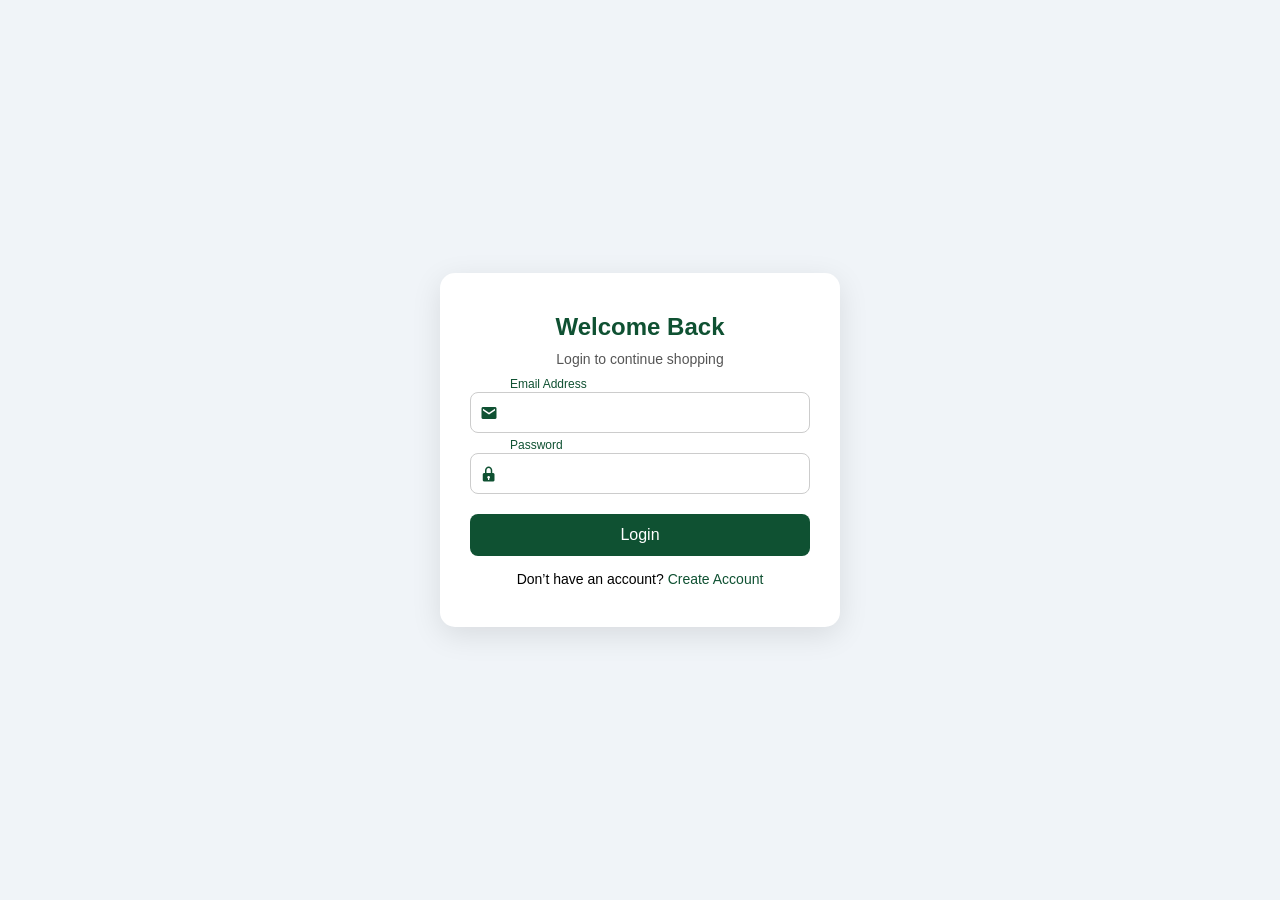
==== about.html @ b7a0b1c6 "Cart table and product problem when i am click the product add to cart so the product doesnot mentio" ====
<!DOCTYPE html>
<html lang="en">
<head>
    <meta charset="UTF-8">
    <meta name="viewport" content="width=device-width, initial-scale=1.0">
    <title>About Us - GroceryShop</title>
    <link href='sss.css' rel='stylesheet'>
    <link href='style.css' rel='stylesheet'>
    <link href="https://unpkg.com/boxicons@2.1.4/css/boxicons.min.css" rel="stylesheet">

    


</head>
<body>

    <!-- Header -->
    <header>
        <div class="logo">GroceryShop</div>
        <nav>
            <ul class="nav-links">
                <li><a href="index.html">Home</a></li>
                <li><a href="index.html#products">Products</a></li>
                <li><a href="about.html" class="active">About</a></li>
                <li><a href="index.html#contact">Contact</a></li>
                <li><a href="#" class="cart"><i class='bx bx-cart'></i> Cart</a></li>
                <li>
                 <a href="https://www.facebook.com/YourPage" target="_blank"><i class='bx bxl-facebook'></i></a></li>

            </ul>
            <div class="hamburger">
                <i class='bx bx-menu'></i>
            </div>
        </nav>
    </header>
<main class="about-page">

    <div class="about-content">
        <h1>About Roshan Kirana Pasal</h1>

        <p>
            <strong>Roshan Kirana Pasal</strong> is a trusted local grocery shop located at 
            <strong>Haranhiya Chauka–3, Bara, Nepal</strong>. Our shop has been serving the community 
            with honesty, quality products, and friendly service for many years.
        </p>

        <p>
            We believe that a kirana pasal is not just a place to buy goods, but a place of trust. 
            From daily groceries to household essentials, we carefully select quality items so that 
            every customer feels satisfied and valued.
        </p>

        <h2>👤 Our Founder</h2>

        <div class="owner-box">
            <img src="https://scontent.fktm20-1.fna.fbcdn.net/v/t39.30808-6/480023594_122193635156166820_1248623502104102129_n.jpg?_nc_cat=110&ccb=1-7&_nc_sid=833d8c&_nc_ohc=9hgq-gJmQdkQ7kNvwEmpwuQ&_nc_oc=Adl5YYmdhZqejCQwkLbhDBViRbykZUYqZsW6QFCVfLQTLg3PDkntl4Q86i2sOelxRXwAd1yJYadAT91pY0lXmZTE&_nc_zt=23&_nc_ht=scontent.fktm20-1.fna&_nc_gid=R9SUYPJipxMdzd14mCr3pQ&oh=00_AfovcCv6CMb9gWTubvdGBxlfGZm_1J4-ZkBZEQdQi7kWSg&oe=696B1E20" 
                 alt="Founder of Roshan Kirana Pasal">

            <div class="owner-text">
                <h3>Prabhunath Prasad Yadav</h3>
                <p>
                    <strong>Roshan Kirana Pasal</strong> was founded by 
                    <strong>Mr. Prabhunath Prasad Yadav</strong>, a hardworking and honest businessman 
                    who believes in service before profit.
                </p>
                <p>
                    With strong values, dedication, and deep respect for customers, he has built 
                    this shop into a reliable name in Haranhiya Chauka. His vision is simple yet 
                    powerful: <em>“Provide good products at fair prices with a smile.”</em>
                </p>
            </div>
        </div>

        <!-- FEATURES -->
        <div class="about-boxes">
            <div class="box">
                <h3>🤝 Trust & Honesty</h3>
                <p>We build long-term relationships with customers through fair pricing and honesty.</p>
            </div>

            <div class="box">
                <h3>🛒 Quality Products</h3>
                <p>Only fresh and genuine products are selected for our customers.</p>
            </div>

            <div class="box">
                <h3>🌱 Community Focus</h3>
                <p>Proudly serving and supporting the local community of Bara, Nepal.</p>
            </div>

            <div class="box">
                <h3>Freshness Guaranteed</h3>
                <p>We select the freshest products daily to ensure premium quality.</p>
            </div>

            <div class="box">
                <h3>Fast Delivery</h3>
                <p>Get your groceries delivered quickly and safely.</p>
            </div>

            <div class="box">
                <h3>Affordable Prices</h3>
                <p>Best quality products at budget-friendly prices.</p>
            </div>
        </div>
    </div>

</main>


    
    </main>

    <footer>
    <div class="footer-container">
        <!-- About Section -->
        <div class="footer-section about">
            <h3>About GroceryShop</h3>
            <p>We deliver fresh fruits, vegetables, dairy products, and daily essentials right to your doorstep. Quality, freshness, and customer satisfaction are our top priorities.</p>
        </div>

        <!-- Quick Links -->
        <div class="footer-section links">
            <h3>Quick Links</h3>
            <ul>
                <li><a href="index.html">Home</a></li>
                <li><a href="#products">Products</a></li>
                <li><a href="about.html">About</a></li>
                <li><a href="#contact">Contact</a></li>
            </ul>
        </div>

        <!-- Contact Info -->
        <div class="footer-section contact">
            <h3>Contact Us</h3>
            <p>📍 Subran Rural Municipality, Bara, Nepal</p>
            <p>📞 9746818706</p>
            <p>✉️ surajydv264@gmail.com</p>
        </div>

        <!-- Social Media -->
        <div class="footer-section social">
            <h3>Follow Us</h3>
            <a href="https://www.facebook.com/YourPage" target="_blank"><i class='bx bxl-facebook'></i></a>
            <a href="#"><i class='bx bxl-instagram'></i></a>
            <a href="#"><i class='bx bxl-twitter'></i></a>
            <a href="#"><i class='bx bxl-youtube'></i></a>
        </div>
    </div>

    <div class="footer-bottom">
        <p>&copy; 2026 Suraj Yadav. All Rights Reserved.</p>
    </div>
</footer>

    <script src="script.js"></script>

    <!--Start of Tawk.to Script-->
<script type="text/javascript">
var Tawk_API=Tawk_API||{}, Tawk_LoadStart=new Date();
(function(){
var s1=document.createElement("script"),s0=document.getElementsByTagName("script")[0];
s1.async=true;
s1.src='https://embed.tawk.to/69662b3401fa4519826fd487/1jerhhi0o';
s1.charset='UTF-8';
s1.setAttribute('crossorigin','*');
s0.parentNode.insertBefore(s1,s0);
})();
</script>
<!--End of Tawk.to Script-->
</body>
</html>
---- sss.css ----
/* ===============================
   ABOUT PAGE ONLY – sss.css
   =============================== */

/* Page background */
.about-page {
    background: #f4f8f6;
    padding: 60px 20px;
    min-height: 100vh;
}

/* Container */
.about-container {
    max-width: 1100px;
    margin: auto;
}

/* Main content box */
.about-content {
    background: #ffffff;
    padding: 40px;
    border-radius: 12px;
    box-shadow: 0 10px 25px rgba(0, 0, 0, 0.08);
}

/* Title */
.about-content h1 {
    color: #0f5132;
    margin-bottom: 20px;
    font-size: 32px;
}

/* Paragraph text */
.about-content p {
    color: #444;
    font-size: 16px;
    line-height: 1.7;
    margin-bottom: 18px;
}

/* Feature boxes */
.about-boxes {
    display: grid;
    grid-template-columns: repeat(auto-fit, minmax(220px, 1fr));
    gap: 20px;
    margin-top: 30px;
}

/* Individual box */
.box {
    background: #e9f7f1;
    padding: 20px;
    border-radius: 10px;
    text-align: center;
    transition: 0.3s;
}

.box h3 {
    color: #0f5132;
    margin-bottom: 10px;
}

.box p {
    font-size: 14px;
    color: #333;
}

/* Hover effect */
.box:hover {
    transform: translateY(-6px);
    box-shadow: 0 8px 18px rgba(0,0,0,0.15);
}

/* Responsive */
@media (max-width: px) {
    .about-content {
        padding: 25px;
    }

    .about-content h1 {
        font-size: 26px;
    }
}

/* Owner section */
.owner-box {
    display: flex;
    gap: 20px;
    margin: 30px 0;
    align-items: center;
    flex-wrap: wrap;
    text-align: center;
}

.owner-box img {
    width: 200px;
    height: 200px;
    object-fit: cover;
    border-radius: 12px;
    box-shadow: 0 8px 20px rgba(0,0,0,0.15);
   margin-left: 41%;
}

.owner-text h3 {
    color: #0f5132;
    margin-bottom: 10px;
}

.owner-text p {
    font-size: 15px;
    line-height: 1.6;
}

/* Mobile */
@media (max-width: 768px) {
    .owner-box {
        flex-direction: column;
        text-align: center;
    }
}
---- style.css ----
* {
    margin: 0;
    padding: 0;
    box-sizing: border-box;
    font-family: Arial, sans-serif;
}

body {
    background: #f9f9f9;
}

/* HEADER */
header {
    background: #0f5132;
    color: #fff;
    padding: 15px 30px;
    display: flex;
    justify-content: space-between;
    align-items: center;
    position: sticky;
    z-index: 999;
    width: 100%;
    top: 0;
    left: 0;
}

.logo {
    font-size: 22px;
    font-weight: bold;
}

nav {
    position: relative;
}

.nav-links {
    display: flex;
    list-style: none;
    gap: 20px;
    z-index: 1001;
}

.nav-links li a {
    color: #fff;
    text-decoration: none;
    font-size: 16px;
}

.nav-links li a.active,
.nav-links li a:hover {
    color: #ffd700;
}

/* Hamburger */
.hamburger {
    display: none;
    font-size: 28px;
    cursor: pointer;
    color: #fff;
}

/* SLIDER */
.slider {
    width: 100%;
    height: 650px;
    overflow: hidden;
    position: relative;
}

.slide {
    width: 100%;
    height: 100%;
    object-fit: cover;
    display: none;
    position: absolute;
    top: 0;
    left: 0;
}

.slide.active {
    display: block;
}

/* HERO */
.hero {
    text-align: center;
    padding: 40px 20px;
}

.btn {
    display: inline-block;
    background: #0f5132;
    color: #fff;
    padding: 10px 18px;
    text-decoration: none;
    border-radius: 4px;
    margin-top: 10px;
}

/* PRODUCTS */
.products {
    padding: 30px 20px; /* less padding */
    text-align: center;
}

.product-container {
    display: grid ;
    grid-template-columns: repeat(auto-fit, minmax(180px, 1fr)); /* smaller cards */
    gap: 15px; /* less gap between cards */
    margin-top: 20px;
}

.product-card {
    background: #fff;
    padding: 12px; /* smaller padding */
    border-radius: 8px;
    box-shadow: 0 0 8px rgba(0,0,0,.1); /* lighter shadow */
    font-size: 14px; /* smaller font */
}

.product-card img {
    width: 100%;
    height: 140px; /* smaller height */
    object-fit: contain;
}

.product-card .qty-input {
    width: 60px; /* smaller input box */
    margin: 5px 0;
    padding: 5px;
    border-radius: 5px;
    border: 1px solid #ccc;
}

.product-card .add-to-cart-btn {
    padding: 8px 12px; /* smaller button */
    font-size: 14px;
    border-radius: 6px;
}


/* FOOTER */
footer {
    background: #0f5132;
    color: #fff;
    padding: 30px 20px;
}

.footer-container {
    display: grid;
    grid-template-columns: repeat(auto-fit, minmax(220px, 1fr));
    gap: 20px;
}

.footer-section h3 {
    margin-bottom: 10px;
}

.footer-section a {
    color: #fff;
    font-size: 22px;
    margin-right: 10px;
    text-decoration: none;
}

.footer-section a:hover {
    color: #ffd700;
}

.footer-bottom {
    text-align: center;
    margin-top: 20px;
    border-top: 1px solid #fff;
    padding-top: 10px;
}

/* MOBILE */
@media (max-width: 768px) {
    .nav-links {
        flex-direction: column;
        background: #0f5132;
        position: absolute;
        top: 50px;
        right: 0;
        width: 220px;
        display: none;
        padding: 15px;
    }

    .nav-links.show {
        display: flex;
    }

    .hamburger {
        display: block;
    }

    .slider {
        height: 220px;
    }
}

/* Contact Section */
.contact-section {
    padding: 60px 20px;
    background: #f4f8f6;
}

.contact-section h2 {
    text-align: center;
    font-size: 32px;
    color: #0f5132;
    margin-bottom: 10px;
}

.contact-section p {
    text-align: center;
    font-size: 16px;
    margin-bottom: 40px;
    color: #444;
}

/* Contact Boxes */
.contact-boxes {
    display: flex;
    justify-content: center;
    flex-wrap: wrap;
    gap: 30px;
    margin-bottom: 40px;
}

.contact-box {
    background: #ffffff;
    padding: 20px 25px;
    border-radius: 12px;
    text-align: center;
    box-shadow: 0 8px 20px rgba(0,0,0,0.08);
    flex: 1 1 250px;
    max-width: 250px;
}

.contact-box i {
    font-size: 36px;
    color: #0f5132;
    margin-bottom: 12px;
}

.contact-box h3 {
    font-size: 20px;
    margin-bottom: 6px;
    color: #0f5132;
}

.contact-box p {
    font-size: 14px;
    color: #555;
}

/* Contact Form */
.contact-form form {
    max-width: 600px;
    margin: 0 auto;
    display: flex;
    flex-direction: column;
    gap: 15px;
}

.contact-form input,
.contact-form textarea {
    padding: 12px 15px;
    border: 1px solid #ccc;
    border-radius: 8px;
    font-size: 14px;
}

.contact-form button {
    padding: 12px;
    border: none;
    background: #0f5132;
    color: #fff;
    font-size: 16px;
    border-radius: 8px;
    cursor: pointer;
    transition: 0.3s;
}

.contact-form button:hover {
    background: #145c38;
}

/* Responsive */
@media (max-width: 768px) {
    .contact-boxes {
        flex-direction: column;
        align-items: center;
    }
}
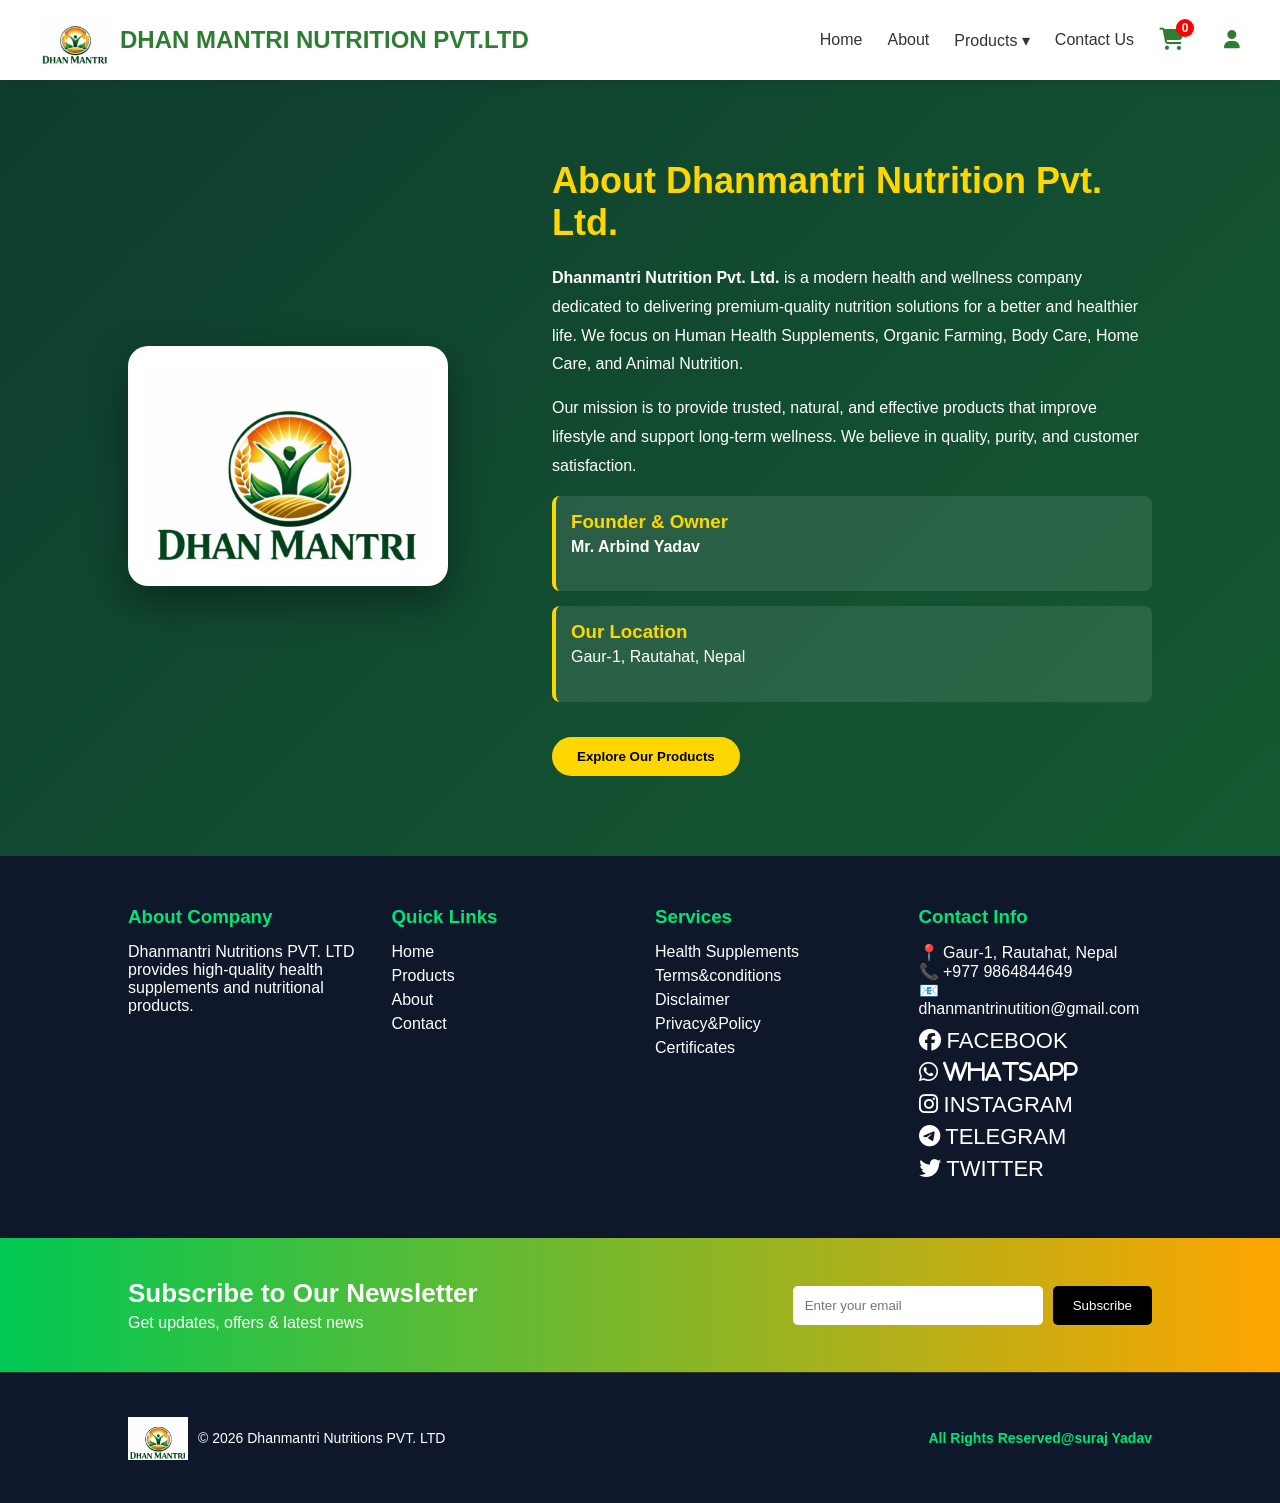
==== commit 21e7de72: "Add files via upload" ====
--- a/about.html
+++ b/about.html
@@ -1,174 +1,265 @@
 <!DOCTYPE html>
 <html lang="en">
 <head>
-    <meta charset="UTF-8">
-    <meta name="viewport" content="width=device-width, initial-scale=1.0">
-    <title>About Us - GroceryShop</title>
-    <link href='sss.css' rel='stylesheet'>
-    <link href='style.css' rel='stylesheet'>
-    <link href="https://unpkg.com/boxicons@2.1.4/css/boxicons.min.css" rel="stylesheet">
-
-    
-
+<meta charset="UTF-8">
+<meta name="viewport" content="width=device-width, initial-scale=1.0">
+<title>Dhanmantri Nutrition</title>
+
+<link rel="stylesheet" href="design.css">
+
+<!-- Font Awesome for icons -->
+<link rel="stylesheet" href="https://cdnjs.cloudflare.com/ajax/libs/font-awesome/6.4.0/css/all.min.css">
 
 </head>
 <body>
 
-    <!-- Header -->
-    <header>
-        <div class="logo">GroceryShop</div>
-        <nav>
-            <ul class="nav-links">
-                <li><a href="index.html">Home</a></li>
-                <li><a href="index.html#products">Products</a></li>
-                <li><a href="about.html" class="active">About</a></li>
-                <li><a href="index.html#contact">Contact</a></li>
-                <li><a href="#" class="cart"><i class='bx bx-cart'></i> Cart</a></li>
-                <li>
-                 <a href="https://www.facebook.com/YourPage" target="_blank"><i class='bx bxl-facebook'></i></a></li>
-
-            </ul>
-            <div class="hamburger">
-                <i class='bx bx-menu'></i>
+    
+
+<!-- HEADER -->
+<header>
+    <div class="logo">
+        <img src="logo.jpeg" alt="logo">
+        <h2>DHAN MANTRI NUTRITION PVT.LTD</h2>
+    </div>
+
+    <nav id="navMenu">
+        <a href="index.html#">Home</a>
+        <a href="about.html">About</a>
+       <div class="dropdown">
+    <button class="dropbtn">Products ▾</button>
+    <div class="dropdown-content">
+        <a href="health.html" onclick="filterProducts('human')"></a>
+        <a href="#" onclick="filterProducts('body')"></a>
+        
+        <a href="#" onclick="filterProducts('home')"></a>
+       
+    </div>
+</div>
+        <a href="index.html#contact">Contact Us</a>
+
+        <div class="cart-icon" onclick="openCart()">
+    <i class="fa fa-shopping-cart"></i>
+
+    <span id="cartCount" class="cart-count">0</span>
+</div>
+
+        <div class="icons">
+           
+           
+           <i class="fas fa-user" onclick="openLogin()"></i>
+        </div>
+    </nav>
+
+    <!-- Hamburger -->
+    <div class="menu-toggle" onclick="toggleMenu()">
+        <i class="fas fa-bars"></i>
+    </div>
+</header>
+
+
+<script>
+function toggleMenu() {
+    document.getElementById("navMenu").classList.toggle("active");
+}
+</script>
+<script src="script.js"></script>
+
+<div id="loginModal" class="modal">
+
+  <div class="modal-box">
+
+    <span class="close" onclick="closeLogin()">&times;</span>
+
+    <h2>Login</h2>
+
+    <select id="role">
+        <option value="customer">Customer</option>
+        <option value="employee">Employee</option>
+    </select>
+
+    <input type="text" id="name" placeholder="Name">
+    <input type="email" id="email" placeholder="Email">
+    <input type="password" id="password" placeholder="Password">
+
+    <button onclick="loginUser()">Login</button>
+    <button onclick="loginUser()">Forget Password</button>
+
+    <p onclick="showRegister()">Not registered? Register</p>
+
+    <!-- REGISTER -->
+    <div id="registerBox" style="display:none;">
+        <h3>Register</h3>
+
+        <input type="text" id="rname" placeholder="Name">
+        <input type="email" id="remail" placeholder="Email">
+        <input type="password" id="rpass" placeholder="Password">
+        <input type="password" id="rpass" placeholder="Confirm Password">
+
+        <button onclick="registerUser()">Register</button>
+    </div>
+
+
+  </div>
+</div>
+
+
+<div id="cartPanel" class="cart-panel">
+
+    <div class="cart-header">
+        <h3>Your Cart</h3>
+        <span onclick="closeCart()" class="close-cart">&times;</span>
+    </div>
+
+    <!-- SCROLL FIX WRAPPER -->
+    <div class="cart-body">
+
+        <table id="cartTable">
+            <thead>
+                <tr>
+                    <th>Image</th>
+                    <th>Product</th>
+                    <th>Price</th>
+                    <th>Action</th>
+                </tr>
+            </thead>
+
+            <tbody id="cartBody">
+                <!-- items here -->
+            </tbody>
+        </table>
+
+        <h3 id="totalPrice">Total: Rs 0</h3>
+
+<button class="checkout-btn" onclick="checkout()">
+    Proceed to Checkout
+</button>
+
+    </div>
+
+</div>
+
+<section class="about-section">
+    <div class="about-container">
+
+        <!-- Left Side Image / Logo -->
+        <div class="about-image">
+            <img src="logo.jpeg" alt="Dhanmantri Nutrition Logo">
+        </div>
+
+        <!-- Right Side Content -->
+        <div class="about-content">
+            <h2>About Dhanmantri Nutrition Pvt. Ltd.</h2>
+
+            <p>
+                <b>Dhanmantri Nutrition Pvt. Ltd.</b> is a modern health and wellness company dedicated to
+                delivering premium-quality nutrition solutions for a better and healthier life.
+                We focus on Human Health Supplements, Organic Farming, Body Care, Home Care, and Animal Nutrition.
+            </p>
+
+            <p>
+                Our mission is to provide trusted, natural, and effective products that improve lifestyle and
+                support long-term wellness. We believe in quality, purity, and customer satisfaction.
+            </p>
+
+            <div class="owner-box">
+                <h3>Founder & Owner</h3>
+                <p><b>Mr. Arbind Yadav</b></p>
             </div>
-        </nav>
-    </header>
-<main class="about-page">
-
-    <div class="about-content">
-        <h1>About Roshan Kirana Pasal</h1>
-
-        <p>
-            <strong>Roshan Kirana Pasal</strong> is a trusted local grocery shop located at 
-            <strong>Haranhiya Chauka–3, Bara, Nepal</strong>. Our shop has been serving the community 
-            with honesty, quality products, and friendly service for many years.
-        </p>
-
-        <p>
-            We believe that a kirana pasal is not just a place to buy goods, but a place of trust. 
-            From daily groceries to household essentials, we carefully select quality items so that 
-            every customer feels satisfied and valued.
-        </p>
-
-        <h2>👤 Our Founder</h2>
-
-        <div class="owner-box">
-            <img src="https://scontent.fktm20-1.fna.fbcdn.net/v/t39.30808-6/480023594_122193635156166820_1248623502104102129_n.jpg?_nc_cat=110&ccb=1-7&_nc_sid=833d8c&_nc_ohc=9hgq-gJmQdkQ7kNvwEmpwuQ&_nc_oc=Adl5YYmdhZqejCQwkLbhDBViRbykZUYqZsW6QFCVfLQTLg3PDkntl4Q86i2sOelxRXwAd1yJYadAT91pY0lXmZTE&_nc_zt=23&_nc_ht=scontent.fktm20-1.fna&_nc_gid=R9SUYPJipxMdzd14mCr3pQ&oh=00_AfovcCv6CMb9gWTubvdGBxlfGZm_1J4-ZkBZEQdQi7kWSg&oe=696B1E20" 
-                 alt="Founder of Roshan Kirana Pasal">
-
-            <div class="owner-text">
-                <h3>Prabhunath Prasad Yadav</h3>
-                <p>
-                    <strong>Roshan Kirana Pasal</strong> was founded by 
-                    <strong>Mr. Prabhunath Prasad Yadav</strong>, a hardworking and honest businessman 
-                    who believes in service before profit.
-                </p>
-                <p>
-                    With strong values, dedication, and deep respect for customers, he has built 
-                    this shop into a reliable name in Haranhiya Chauka. His vision is simple yet 
-                    powerful: <em>“Provide good products at fair prices with a smile.”</em>
-                </p>
+
+            <div class="address-box">
+                <h3>Our Location</h3>
+                <p>Gaur-1, Rautahat, Nepal</p>
             </div>
-        </div>
-
-        <!-- FEATURES -->
-        <div class="about-boxes">
-            <div class="box">
-                <h3>🤝 Trust & Honesty</h3>
-                <p>We build long-term relationships with customers through fair pricing and honesty.</p>
+
+          <a href="index.html#products"> <button class="about-btn">Explore Our Products</button></a>
+        </div>
+
+    </div>
+</section>
+
+
+
+
+
+
+
+
+
+
+<footer class="big-footer">
+
+    <!-- MAIN FOOTER CONTENT FIRST -->
+    <div class="footer-main">
+
+        <div class="footer-col">
+            <h3>About Company</h3>
+            <p>
+                 Dhanmantri Nutritions PVT. LTD provides high-quality health supplements and nutritional products. 
+                 
+            </p>
+        </div>
+
+        <div class="footer-col">
+            <h3>Quick Links</h3>
+            <a href="index.html">Home</a>
+            <a href="index.html#products">Products</a>
+            <a href="about.html">About</a>
+            <a href="index.html#contact">Contact</a>
+        </div>
+
+        <div class="footer-col">
+            <h3>Services</h3>
+            <a href="#">Health Supplements</a>
+            <a href="#">Terms&conditions</a>
+            <a href="#">Disclaimer</a>
+            <a href="#">Privacy&Policy</a>
+             <a href="#">Certificates</a>
+        </div>
+
+        <div class="footer-col">
+            <h3>Contact Info</h3>
+            <p>📍 Gaur-1, Rautahat, Nepal</p>
+            <p>📞 +977 9864844649</p>
+            <p>📧 dhanmantrinutition@gmail.com</p>
+
+            <div class="social-icons">
+                <a href="#"><i class="fab fa-facebook"></i>  FACEBOOK</a>
+                <a href="https://wa.me/9779864844649"><i class="fab fa-whatsapp">  WHATSAPP</i></a>
+                <a href="#"><i class="fab fa-instagram"></i>  INSTAGRAM</a>
+                <a href="#"><i class="fab fa-telegram"></i>  TELEGRAM</a>
+                <a href="#"><i class="fab fa-twitter"></i>  TWITTER</a>
             </div>
-
-            <div class="box">
-                <h3>🛒 Quality Products</h3>
-                <p>Only fresh and genuine products are selected for our customers.</p>
-            </div>
-
-            <div class="box">
-                <h3>🌱 Community Focus</h3>
-                <p>Proudly serving and supporting the local community of Bara, Nepal.</p>
-            </div>
-
-            <div class="box">
-                <h3>Freshness Guaranteed</h3>
-                <p>We select the freshest products daily to ensure premium quality.</p>
-            </div>
-
-            <div class="box">
-                <h3>Fast Delivery</h3>
-                <p>Get your groceries delivered quickly and safely.</p>
-            </div>
-
-            <div class="box">
-                <h3>Affordable Prices</h3>
-                <p>Best quality products at budget-friendly prices.</p>
-            </div>
-        </div>
-    </div>
-
-</main>
-
-
-    
-    </main>
-
-    <footer>
-    <div class="footer-container">
-        <!-- About Section -->
-        <div class="footer-section about">
-            <h3>About GroceryShop</h3>
-            <p>We deliver fresh fruits, vegetables, dairy products, and daily essentials right to your doorstep. Quality, freshness, and customer satisfaction are our top priorities.</p>
-        </div>
-
-        <!-- Quick Links -->
-        <div class="footer-section links">
-            <h3>Quick Links</h3>
-            <ul>
-                <li><a href="index.html">Home</a></li>
-                <li><a href="#products">Products</a></li>
-                <li><a href="about.html">About</a></li>
-                <li><a href="#contact">Contact</a></li>
-            </ul>
-        </div>
-
-        <!-- Contact Info -->
-        <div class="footer-section contact">
-            <h3>Contact Us</h3>
-            <p>📍 Subran Rural Municipality, Bara, Nepal</p>
-            <p>📞 9746818706</p>
-            <p>✉️ surajydv264@gmail.com</p>
-        </div>
-
-        <!-- Social Media -->
-        <div class="footer-section social">
-            <h3>Follow Us</h3>
-            <a href="https://www.facebook.com/YourPage" target="_blank"><i class='bx bxl-facebook'></i></a>
-            <a href="#"><i class='bx bxl-instagram'></i></a>
-            <a href="#"><i class='bx bxl-twitter'></i></a>
-            <a href="#"><i class='bx bxl-youtube'></i></a>
-        </div>
-    </div>
-
-    <div class="footer-bottom">
-        <p>&copy; 2026 Suraj Yadav. All Rights Reserved.</p>
-    </div>
+        </div>
+
+    </div>
+
+    <!-- 🔥 SUBSCRIBE BAR (NOW AT BOTTOM) -->
+    <div class="subscribe-bar">
+
+        <div class="subscribe-text">
+            <h2>Subscribe to Our Newsletter</h2>
+            <p>Get updates, offers & latest news</p>
+        </div>
+
+        <form class="subscribe-form">
+            <input type="email" placeholder="Enter your email" required>
+            <button type="submit">Subscribe</button>
+        </form>
+
+    </div>
+
+   <div class="footer-bottom">
+
+    <div class="footer-left">
+        <img src="logo.jpeg" alt="Company Logo" class="footer-logo">
+        <span>© 2026 Dhanmantri Nutritions PVT. LTD</span>
+    </div>
+
+    <div class="footer-right">
+        <p>All Rights Reserved@suraj Yadav</p>
+    </div>
+
+</div>
 </footer>
-
-    <script src="script.js"></script>
-
-    <!--Start of Tawk.to Script-->
-<script type="text/javascript">
-var Tawk_API=Tawk_API||{}, Tawk_LoadStart=new Date();
-(function(){
-var s1=document.createElement("script"),s0=document.getElementsByTagName("script")[0];
-s1.async=true;
-s1.src='https://embed.tawk.to/69662b3401fa4519826fd487/1jerhhi0o';
-s1.charset='UTF-8';
-s1.setAttribute('crossorigin','*');
-s0.parentNode.insertBefore(s1,s0);
-})();
-</script>
-<!--End of Tawk.to Script-->
 </body>
 </html>
-
-
--- a/design.css
+++ b/design.css
@@ -0,0 +1,975 @@
+*{
+    margin:0;
+    padding:0;
+    box-sizing:border-box;
+    font-family: Arial, sans-serif;
+    
+}
+
+/* HEADER */
+header{
+    display:flex;
+    justify-content:space-between;
+    align-items:center;
+    padding:15px 40px;
+    background:white;
+    box-shadow:0 2px 10px rgba(0,0,0,0.1);
+    position:sticky;
+    top:0;
+    z-index:1000;
+}
+
+/* LOGO */
+.logo{
+    display:flex;
+    align-items:center;
+}
+
+.logo img{
+    width:70px;
+    margin-right:10px;
+}
+
+.logo h2{
+    color:#2e7d32;
+}
+
+/* NAVIGATION */
+nav{
+    display:flex;
+    align-items:center;
+    gap:25px;
+}
+
+nav a{
+    text-decoration:none;
+    color:#333;
+    font-weight:500;
+}
+
+nav a:hover{
+    color:#2e7d32;
+}
+
+/* ICONS */
+.icons i{
+    margin-left:15px;
+    font-size:18px;
+    cursor:pointer;
+    color:#2e7d32;
+}
+
+
+
+/* HAMBURGER */
+.menu-toggle{
+    display:none;
+    font-size:22px;
+    cursor:pointer;
+}
+
+/* MOBILE RESPONSIVE */
+@media(max-width:768px){
+
+    nav{
+        position:absolute;
+        top:70px;
+        right:-100%;
+        background:white;
+        flex-direction:column;
+        width:200px;
+        height:100vh;
+        padding-top:20px;
+        transition:0.3s;
+    }
+
+    nav.active{
+        right:0;
+    }
+
+    .menu-toggle{
+        display:block;
+    }
+}
+
+
+
+
+/* Dropdown */
+.dropdown {
+    position: relative;
+    display: inline;
+}
+
+.dropbtn {
+    background: none;
+    border: none;
+    font-size: 16px;
+    cursor: pointer;
+    color: #333;
+}
+
+.dropdown-content {
+    display: none;
+    position: absolute;
+  
+    background: white;
+    min-width: 200px;
+    box-shadow: 0 5px 10px rgba(0,0,0,0.1);
+
+   
+}
+
+.dropdown-content a {
+    display: block;
+    padding: 10px;
+    text-decoration: none;
+    color: #333;
+}
+
+.dropdown-content a:hover {
+    background: #2e7d32;
+    color: white;
+}
+
+.dropdown:hover .dropdown-content {
+    display: block;
+}
+
+/* FULL SCREEN BACKDROP */
+.modal {
+    display: none;
+    position: fixed;
+    top: 0;
+    left: 0;
+
+    width: 100%;
+    height: 100%;
+
+    background: rgba(0,0,0,0.6);
+
+    justify-content: center;
+    align-items: center;
+
+    z-index: 9999;
+}
+
+/* POPUP BOX */
+.modal-box {
+    width: 360px;
+    background: white;
+
+    padding: 25px;
+    border-radius: 12px;
+
+    box-shadow: 0 10px 30px rgba(0,0,0,0.2);
+
+    text-align:center;
+
+    position:absolute;
+    animation: pop 0.25s ease;
+}
+
+/* ANIMATION */
+@keyframes pop {
+    from {
+        transform: scale(0.8);
+        opacity: 0;
+    }
+    to {
+        transform: scale(1);
+        opacity: 1;
+    }
+}
+
+/* CLOSE BUTTON */
+.close {
+    position: absolute;
+    right: 12px;
+    top: 8px;
+
+    font-size: 26px;
+    cursor: pointer;
+    color: #333;
+}
+
+/* TITLE */
+.modal-box h2 {
+    margin-bottom: 15px;
+    color: #222;
+}
+
+/* INPUT + SELECT */
+.modal-box input,
+.modal-box select {
+    width: 100%;
+    padding: 10px;
+
+    margin: 8px 0;
+
+    border: 1px solid #ddd;
+    border-radius: 6px;
+
+    outline: none;
+    transition: 0.3s;
+}
+
+.modal-box input:focus,
+.modal-box select:focus {
+    border-color: green;
+}
+
+/* LOGIN BUTTON */
+.modal-box button {
+    width: 100%;
+    padding: 10px;
+
+    margin-top: 10px;
+
+    background: green;
+    color: white;
+
+    border: none;
+    border-radius: 6px;
+
+    cursor: pointer;
+    font-size: 16px;
+
+    transition: 0.3s;
+}
+
+.modal-box button:hover {
+    background: darkgreen;
+}
+
+/* REGISTER TEXT */
+.modal-box p {
+    margin-top: 10px;
+    color: green;
+    cursor: pointer;
+    font-size: 14px;
+}
+
+.modal-box p:hover {
+    text-decoration: underline;
+}
+
+/* REGISTER BOX */
+#registerBox {
+    margin-top: 15px;
+}
+
+
+/* =========================
+   CART PANEL (DO NOT CHANGE)
+========================= */
+.cart-panel {
+    position: fixed;
+    top: 0;
+    right: -400px;
+    width: 350px;
+    height: 100%;
+
+    background: white;
+    box-shadow: -5px 0 20px rgba(0,0,0,0.2);
+
+    transition: 0.3s ease;
+    z-index: 9999;
+
+    display: flex;
+    flex-direction: column;
+
+    overflow: hidden; /* REQUIRED FIX */
+}
+
+.cart-panel.active {
+    right: 0;
+}
+
+/* =========================
+   HEADER (SAFE TO EDIT COLOR)
+========================= */
+.cart-header {
+    background: green; /* CHANGEABLE */
+    color: white;
+
+    padding: 15px;
+    display: flex;
+    justify-content: space-between;
+    align-items: center;
+}
+
+/* Close button */
+.close-cart {
+    font-size: 24px;
+    cursor: pointer;
+}
+
+/* =========================
+   CART BODY (DO NOT CHANGE)
+   - FIXED SCROLL ISSUE HERE
+========================= */
+.cart-body {
+    flex: 1;
+    overflow-y: auto;
+    padding: 10px;
+}
+
+/* =========================
+   TABLE STRUCTURE (DO NOT CHANGE)
+========================= */
+table {
+    width: 100%;
+    border-collapse: collapse;
+}
+
+th, td {
+    padding: 8px;
+    text-align: center;
+    border-bottom: 1px solid #ddd;
+}
+
+/* Product image */
+td img {
+    width: 40px;
+    height: 40px;
+    object-fit: cover;
+    border-radius: 6px;
+}
+
+/* =========================
+   TOTAL PRICE (SAFE STYLE)
+========================= */
+#totalPrice {
+    text-align: center;
+    margin: 10px 0;
+    color: green; /* CHANGEABLE */
+    font-weight: bold;
+}
+
+/* =========================
+   EMPTY CART TEXT
+========================= */
+.empty {
+    text-align: center;
+    margin-top: 50px;
+    color: gray;
+}
+
+/* =========================
+   REMOVE BUTTON (FIXED)
+========================= */
+td button {
+    background: red; /* CHANGEABLE */
+    color: white;
+
+    border: none;
+    padding: 5px 8px;
+    border-radius: 5px;
+
+    cursor: pointer;
+}
+
+td button:hover {
+    background: darkred;
+}
+
+/* =========================
+   CART ICON
+========================= */
+.cart-icon {
+    position: relative;
+    display: inline-block;
+    cursor: pointer;
+    font-size: 22px;
+    color: #2e7d32; /* CHANGEABLE */
+}
+
+/* =========================
+   CART COUNT BADGE
+========================= */
+.cart-count {
+    position: absolute;
+    top: -8px;
+    right: -10px;
+
+    background: red; /* CHANGEABLE */
+    color: white;
+
+    width: 18px;
+    height: 18px;
+
+    font-size: 12px;
+    border-radius: 50%;
+
+    display: flex;
+    justify-content: center;
+    align-items: center;
+
+    font-weight: bold;
+}
+
+
+
+/* FIX SCROLL AREA */
+.cart-body {
+    flex: 1;
+    overflow-y: auto;   /* 🔥 important */
+    padding: 10px;
+}
+
+/* TABLE */
+table {
+    width: 100%;
+    border-collapse: collapse;
+}
+
+th, td {
+    padding: 8px;
+    text-align: center;
+    border-bottom: 1px solid #ddd;
+}
+
+/* IMAGE */
+td img {
+    width: 40px;
+    height: 40px;
+    object-fit: cover;
+    border-radius: 6px;
+}
+
+/* REMOVE BUTTON */
+td button {
+    background: red;
+    color: white;
+    border: none;
+    padding: 5px 8px;
+    border-radius: 5px;
+    cursor: pointer;
+}
+
+.checkout-btn {
+    width: 90%;
+    margin: 15px auto;
+    padding: 12px;
+
+    background: #2e7d32;
+    color: white;
+
+    border: none;
+    border-radius: 8px;
+
+    font-size: 16px;
+    cursor: pointer;
+
+    display: block;
+    transition: 0.3s;
+}
+
+.checkout-btn:hover {
+    background: #1b5e20;
+    transform: scale(1.03);
+}
+
+
+
+
+.contact-section{
+    padding:50px 10%;
+    text-align:center;
+    font-family: Arial, sans-serif;
+    background:#f4f6f9;
+}
+
+/* Title */
+.contact-section .title{
+    font-size:32px;
+    margin-bottom:30px;
+    color:#2c3e50;
+}
+
+/* INFO BOXES */
+.contact-section .contact-info{
+    display:flex;
+    justify-content:space-between;
+    gap:20px;
+    margin-bottom:40px;
+    flex-wrap:wrap;
+}
+
+.contact-section .info-box{
+    flex:1;
+    min-width:250px;
+    background:white;
+    padding:25px;
+    border-radius:15px;
+    box-shadow:0 5px 15px rgba(0,0,0,0.1);
+    transition:0.3s;
+}
+
+.contact-section .info-box i{
+    font-size:40px;
+    margin-bottom:10px;
+}
+
+.contact-section .whatsapp i{ color:#25D366; }
+.contact-section .email i{ color:#e74c3c; }
+.contact-section .address i{ color:#2980b9; }
+
+.contact-section .info-box:hover{
+    transform:translateY(-5px);
+}
+
+
+
+
+
+.big-footer{
+    background:#0f172a;
+    color:white;
+    font-family:Arial, sans-serif;
+}
+
+/* 🔥 Subscribe Bar (Horizontal) */
+.subscribe-bar{
+    display:flex;
+    justify-content:space-between;
+    align-items:center;
+    padding:40px 10%;
+    background:linear-gradient(90deg,#00c853,orange);
+    flex-wrap:wrap;
+    gap:20px;
+}
+
+.subscribe-text h2{
+    margin:0;
+    font-size:26px;
+}
+
+.subscribe-text p{
+    margin:5px 0 0;
+}
+
+/* Subscribe form */
+.subscribe-form{
+    display:flex;
+    gap:10px;
+}
+
+.subscribe-form input{
+    padding:12px;
+    width:250px;
+    border:none;
+    border-radius:5px;
+    outline:none;
+}
+
+.subscribe-form button{
+    padding:12px 20px;
+    border:none;
+    background:#000;
+    color:white;
+    cursor:pointer;
+    border-radius:5px;
+}
+
+/* 🔥 Main Footer */
+.footer-main{
+    display:flex;
+    justify-content:space-between;
+    flex-wrap:wrap;
+    padding:50px 10%;
+    gap:30px;
+}
+
+.footer-col{
+    flex:1;
+    min-width:220px;
+}
+
+.footer-col h3{
+    margin-bottom:15px;
+    color:#00e676;
+}
+
+.footer-col a{
+    display:block;
+    color:white;
+    text-decoration:none;
+    margin:6px 0;
+}
+
+.footer-col a:hover{
+    color:#00e676;
+}
+
+/* Social Icons */
+.social-icons{
+    margin-top:10px;
+}
+
+.social-icons a{
+    font-size:22px;
+    margin-right:10px;
+    color:white;
+    transition:0.3s;
+}
+
+.social-icons a:hover{
+    color:#00e676;
+    transform:scale(1.2);
+}
+
+/* Bottom */
+.footer-bottom{
+    text-align:center;
+    padding:20px;
+    border-top:1px solid #333;
+    font-size:14px;
+}
+
+/* Responsive */
+@media(max-width:768px){
+    .subscribe-bar{
+        flex-direction:column;
+        text-align:center;
+    }
+
+    .subscribe-form{
+        width:100%;
+        justify-content:center;
+    }
+
+    .subscribe-form input{
+        width:70%;
+    }
+
+    .footer-main{
+        flex-direction:column;
+        text-align:center;
+    }
+}
+
+
+.footer-bottom{
+    display:flex;
+    justify-content:space-between;
+    align-items:center;
+    padding:15px 10%;
+    border-top:1px solid #333;
+    background:#0f172a;
+    color:white;
+    flex-wrap:wrap;
+}
+
+/* Left side */
+.footer-left{
+    display:flex;
+    align-items:center;
+    gap:10px;
+}
+
+.footer-logo{
+    width:60px;
+    height:100px;
+   
+    object-fit:contain;
+}
+
+/* Right side */
+.footer-right p{
+    margin:0;
+    color:#00e676;
+    font-weight:bold;
+}
+
+/* Responsive */
+@media(max-width:768px){
+    .footer-bottom{
+        flex-direction:column;
+        text-align:center;
+        gap:10px;
+    }
+
+    .footer-left{
+        justify-content:center;
+    }
+}
+
+
+
+body {
+    font-family: 'Poppins', sans-serif;
+    margin: 0;
+    padding: 0;
+    background: #f5f5f5;
+}
+
+/* About Section */
+.about-section {
+    padding: 80px 10%;
+    background: linear-gradient(135deg, #0f3d2e, #145a32);
+    color: white;
+}
+
+.about-container {
+    display: flex;
+    align-items: center;
+    justify-content: space-between;
+    gap: 50px;
+}
+
+/* Image */
+.about-image img {
+    width: 320px;
+    border-radius: 20px;
+    box-shadow: 0 15px 40px rgba(0,0,0,0.4);
+    background: white;
+    padding: 20px;
+}
+
+/* Content */
+.about-content {
+    max-width: 600px;
+}
+
+.about-content h2 {
+    font-size: 36px;
+    margin-bottom: 20px;
+    color: #ffd700;
+}
+
+.about-content p {
+    font-size: 16px;
+    line-height: 1.8;
+    margin-bottom: 15px;
+}
+
+/* Boxes */
+.owner-box, .address-box {
+    background: rgba(255,255,255,0.1);
+    padding: 15px;
+    border-left: 4px solid #ffd700;
+    margin: 15px 0;
+    border-radius: 8px;
+}
+
+.owner-box h3, .address-box h3 {
+    margin: 0;
+    color: #ffd700;
+}
+
+/* Button */
+.about-btn {
+    margin-top: 20px;
+    padding: 12px 25px;
+    background: #ffd700;
+    color: #000;
+    border: none;
+    border-radius: 30px;
+    cursor: pointer;
+    font-weight: bold;
+    transition: 0.3s;
+}
+
+.about-btn:hover {
+    background: white;
+    color: #145a32;
+    transform: scale(1.05);
+}
+
+/* Responsive */
+@media (max-width: 768px) {
+    .about-container {
+        flex-direction: column;
+        text-align: center;
+    }
+
+    .about-image img {
+        width: 250px;
+    }
+}
+
+
+
+
+
+
+/* Section */
+.product-section {
+    width: 80%;
+    margin: auto;
+    padding: 60px 0;
+    text-align: center;
+}
+
+.section-title {
+    font-size: 32px;
+    margin-bottom: 30px;
+    color: #145a32;
+}
+.product-section {
+    width: 80%;
+    margin: auto;
+    padding: 60px 0;
+    text-align: center;
+
+    /* NEW BACKGROUND */
+    background: linear-gradient(135deg, #f8f9fa, #e8f5e9);
+    border-radius: 20px;
+}
+
+/* Section */
+.product-section {
+    width: 85%;
+    margin: auto;
+    padding: 60px 0;
+}
+
+.section-title {
+    text-align: center;
+    font-size: 34px;
+    margin-bottom: 40px;
+    color: #145a32;
+}
+
+/* Card Layout */
+.product-card {
+    display: flex;
+    align-items: center;
+    gap: 40px;
+
+    background: linear-gradient(135deg, #ffffff, #f1f8f4);
+    border-radius: 20px;
+    padding: 25px;
+
+    margin-bottom: 30px;
+    box-shadow: 0 15px 40px rgba(0,0,0,0.1);
+
+    transition: 0.4s;
+}
+
+.product-card:hover {
+    transform: translateY(-5px);
+}
+
+/* Image */
+.product-image img {
+    width: 280px;
+    height: 280px;
+    object-fit: contain;
+    border-radius: 15px;
+}
+
+/* Details */
+.product-details {
+    flex: 1;
+}
+
+.product-details h3 {
+    font-size: 26px;
+    color: #145a32;
+}
+
+/* Description */
+.desc {
+    margin: 15px 0;
+    font-size: 15px;
+    line-height: 1.7;
+    color: #444;
+}
+
+/* Price */
+.price {
+    margin: 10px 0;
+}
+
+.old {
+    text-decoration: line-through;
+    color: gray;
+    margin-right: 10px;
+}
+
+.new {
+    color: green;
+    font-size: 20px;
+    font-weight: bold;
+}
+
+/* Button */
+.cart-btn {
+    margin-top: 10px;
+    padding: 12px 25px;
+    background: #145a32;
+    color: white;
+    border: none;
+    border-radius: 30px;
+    cursor: pointer;
+    transition: 0.3s;
+}
+
+.cart-btn:hover {
+    background: gold;
+    color: black;
+    transform: scale(1.05);
+}
+
+/* Responsive */
+@media (max-width: 768px) {
+    .product-card {
+        flex-direction: column;
+        text-align: center;
+    }
+
+    .product-image img {
+        width: 200px;
+        height: 200px;
+    }
+}
+
+
+
+
+
+
+
+
+
+
+.search-box {
+    text-align: center;
+    margin: 20px 0;
+}
+
+.search-input {
+    width: 60%;
+    margin: auto;
+    position: relative;
+}
+
+.search-input input {
+    width: 100%;
+    padding: 12px 40px;
+    border: 2px solid #145a32;
+    border-radius: 30px;
+    font-size: 16px;
+    outline: none;
+}
+
+.search-input .icon {
+    position: absolute;
+    left: 15px;
+    top: 50%;
+    transform: translateY(-50%);
+    font-size: 18px;
+    color: #145a32;
+}
+
+#noResult {
+    text-align: center;
+    color: red;
+    font-size: 18px;
+    margin-top: 15px;
+    display: none;
+    font-weight: bold;
+}
